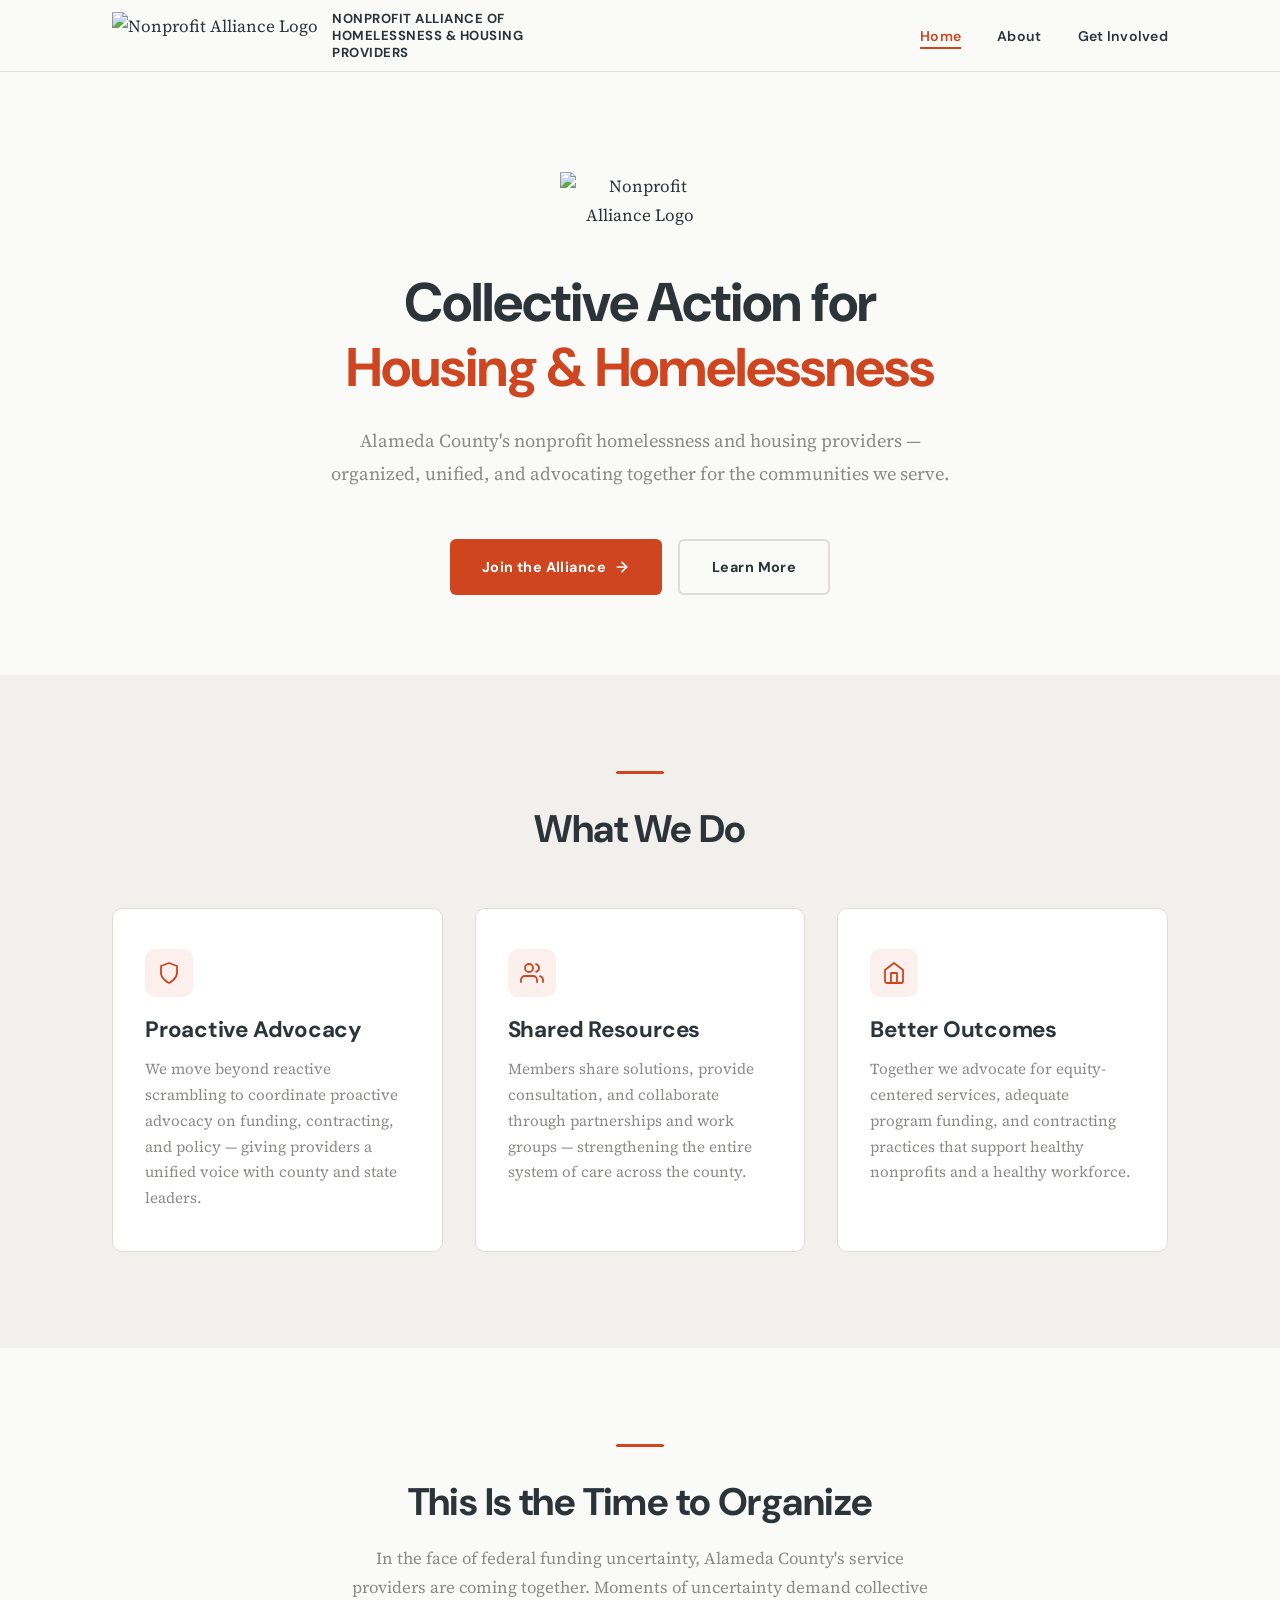
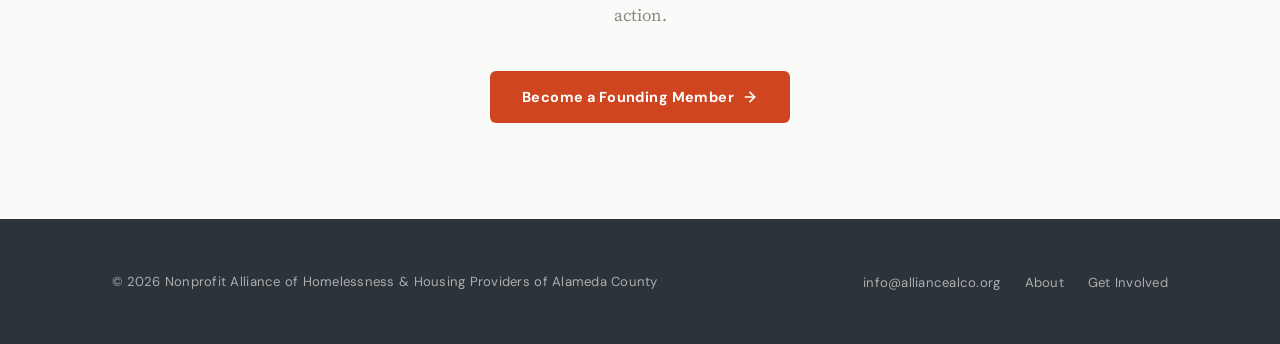
==== index.html @ 9b770913 "Initial commit" ====
<!DOCTYPE html>
<html lang="en">
<head>
  <meta charset="UTF-8">
  <meta name="viewport" content="width=device-width, initial-scale=1.0">
  <title>Nonprofit Alliance of Homelessness &amp; Housing Providers of Alameda County</title>
  <meta name="description" content="A collective of homeless service and affordable housing providers in Alameda County, advocating for better funding, fair contracting, and an end to homelessness.">
  <link rel="preconnect" href="https://fonts.googleapis.com">
  <link rel="preconnect" href="https://fonts.gstatic.com" crossorigin>
  <link href="https://fonts.googleapis.com/css2?family=DM+Sans:ital,opsz,wght@0,9..40,400;0,9..40,600;0,9..40,700;1,9..40,400&family=Source+Serif+4:opsz,wght@8..60,400;8..60,600&display=swap" rel="stylesheet">
  <link rel="stylesheet" href="styles.css">
</head>
<body>

  <!-- ========== HEADER ========== -->
  <header class="site-header">
    <div class="header-inner">
      <a href="index.html" class="header-logo">
        <img src="assets/logo-transparent.png" alt="Nonprofit Alliance Logo">
        <span>Nonprofit Alliance of Homelessness &amp; Housing Providers</span>
      </a>
      <button class="hamburger" aria-label="Toggle menu" aria-expanded="false">
        <svg viewBox="0 0 24 24" fill="none" stroke="currentColor" stroke-width="2">
          <line x1="3" y1="6" x2="21" y2="6"/>
          <line x1="3" y1="12" x2="21" y2="12"/>
          <line x1="3" y1="18" x2="21" y2="18"/>
        </svg>
      </button>
      <nav>
        <ul class="nav-links">
          <li><a href="index.html">Home</a></li>
          <li><a href="about.html">About</a></li>
          <li><a href="get-involved.html">Get Involved</a></li>
        </ul>
      </nav>
    </div>
  </header>

  <!-- ========== HERO ========== -->
  <section class="hero">
    <div class="container">
      <img src="assets/logo-white-bg.jpg" alt="Nonprofit Alliance Logo" class="hero__logo fade-in">
      <h1 class="fade-in">Collective Action for<br><span class="accent">Housing &amp; Homelessness</span></h1>
      <p class="hero__subtitle fade-in">
        Alameda County's nonprofit homelessness and housing providers — organized, unified, and advocating together for the communities we serve.
      </p>
      <div class="btn-group fade-in">
        <a href="https://docs.google.com/forms/d/e/1FAIpQLSe69scnPIRaoThyMR6WDxv0zRVeHmMl56t-_Q5QWDwLuuTLCQ/viewform?usp=header" class="btn btn--primary" target="_blank" rel="noopener">
          Join the Alliance
          <svg width="16" height="16" viewBox="0 0 24 24" fill="none" stroke="currentColor" stroke-width="2.5" stroke-linecap="round" stroke-linejoin="round"><line x1="5" y1="12" x2="19" y2="12"/><polyline points="12 5 19 12 12 19"/></svg>
        </a>
        <a href="about.html" class="btn btn--outline">Learn More</a>
      </div>
    </div>
  </section>

  <!-- ========== PILLARS ========== -->
  <section class="section section--light">
    <div class="container">
      <div style="text-align:center;">
        <hr class="section-divider">
        <h2 class="fade-in">What We Do</h2>
      </div>
      <div class="pillars">
        <div class="pillar-card fade-in">
          <div class="pillar-card__icon">
            <svg viewBox="0 0 24 24"><path d="M12 22s8-4 8-10V5l-8-3-8 3v7c0 6 8 10 8 10z"/></svg>
          </div>
          <h3>Proactive Advocacy</h3>
          <p>We move beyond reactive scrambling to coordinate proactive advocacy on funding, contracting, and policy — giving providers a unified voice with county and state leaders.</p>
        </div>
        <div class="pillar-card fade-in">
          <div class="pillar-card__icon">
            <svg viewBox="0 0 24 24"><path d="M17 21v-2a4 4 0 0 0-4-4H5a4 4 0 0 0-4 4v2"/><circle cx="9" cy="7" r="4"/><path d="M23 21v-2a4 4 0 0 0-3-3.87"/><path d="M16 3.13a4 4 0 0 1 0 7.75"/></svg>
          </div>
          <h3>Shared Resources</h3>
          <p>Members share solutions, provide consultation, and collaborate through partnerships and work groups — strengthening the entire system of care across the county.</p>
        </div>
        <div class="pillar-card fade-in">
          <div class="pillar-card__icon">
            <svg viewBox="0 0 24 24"><path d="M3 9l9-7 9 7v11a2 2 0 0 1-2 2H5a2 2 0 0 1-2-2z"/><polyline points="9 22 9 12 15 12 15 22"/></svg>
          </div>
          <h3>Better Outcomes</h3>
          <p>Together we advocate for equity-centered services, adequate program funding, and contracting practices that support healthy nonprofits and a healthy workforce.</p>
        </div>
      </div>
    </div>
  </section>

  <!-- ========== URGENCY / CTA ========== -->
  <section class="section">
    <div class="container" style="text-align:center;">
      <hr class="section-divider fade-in">
      <h2 class="fade-in">This Is the Time to Organize</h2>
      <p class="fade-in" style="margin:20px auto 40px; color:var(--color-mid-gray); font-size:1.05rem; max-width:600px;">
        In the face of federal funding uncertainty, Alameda County's service providers are coming together. Moments of uncertainty demand collective action.
      </p>
      <a href="https://docs.google.com/forms/d/e/1FAIpQLSe69scnPIRaoThyMR6WDxv0zRVeHmMl56t-_Q5QWDwLuuTLCQ/viewform?usp=header" class="btn btn--primary fade-in" target="_blank" rel="noopener">
        Become a Founding Member
        <svg width="16" height="16" viewBox="0 0 24 24" fill="none" stroke="currentColor" stroke-width="2.5" stroke-linecap="round" stroke-linejoin="round"><line x1="5" y1="12" x2="19" y2="12"/><polyline points="12 5 19 12 12 19"/></svg>
      </a>
    </div>
  </section>

  <!-- ========== FOOTER ========== -->
  <footer class="site-footer">
    <div class="footer-inner">
      <p>&copy; 2026 Nonprofit Alliance of Homelessness &amp; Housing Providers of Alameda County</p>
      <ul class="footer-links">
        <li><a href="mailto:info@alliancealco.org">info@alliancealco.org</a></li>
        <li><a href="about.html">About</a></li>
        <li><a href="get-involved.html">Get Involved</a></li>
      </ul>
    </div>
  </footer>

  <script src="main.js"></script>
</body>
</html>
---- styles.css ----
/* ============================================
   Nonprofit Alliance of Homelessness & Housing
   Providers of Alameda County — Website Styles
   ============================================ */

/* --- CSS Custom Properties --- */
:root {
  --color-charcoal: #2D3439;
  --color-red: #CF4520;
  --color-red-dark: #B53A1A;
  --color-red-light: rgba(207, 69, 32, 0.08);
  --color-warm-white: #FAFAF8;
  --color-light-gray: #F2F0ED;
  --color-mid-gray: #8A8A87;
  --color-border: #E0DDD8;
  --color-white: #FFFFFF;

  --font-display: 'DM Sans', 'Helvetica Neue', Arial, sans-serif;
  --font-body: 'Source Serif 4', 'Georgia', serif;

  --max-width: 1120px;
  --header-height: 72px;

  --ease-out: cubic-bezier(0.22, 1, 0.36, 1);
}

/* --- Reset & Base --- */
*,
*::before,
*::after {
  margin: 0;
  padding: 0;
  box-sizing: border-box;
}

html {
  scroll-behavior: smooth;
  -webkit-font-smoothing: antialiased;
  -moz-osx-font-smoothing: grayscale;
}

body {
  font-family: var(--font-body);
  color: var(--color-charcoal);
  background-color: var(--color-warm-white);
  line-height: 1.7;
  font-size: 17px;
}

img {
  max-width: 100%;
  display: block;
}

a {
  color: var(--color-red);
  text-decoration: none;
  transition: color 0.2s ease;
}

a:hover {
  color: var(--color-red-dark);
}

/* --- Typography --- */
h1, h2, h3, h4, h5, h6 {
  font-family: var(--font-display);
  font-weight: 700;
  line-height: 1.2;
  color: var(--color-charcoal);
}

h1 {
  font-size: clamp(2.2rem, 5vw, 3.4rem);
  letter-spacing: -0.02em;
}

h2 {
  font-size: clamp(1.6rem, 3.5vw, 2.4rem);
  letter-spacing: -0.015em;
}

h3 {
  font-size: clamp(1.15rem, 2vw, 1.4rem);
  letter-spacing: -0.01em;
}

p {
  max-width: 680px;
}

/* --- Layout Utilities --- */
.container {
  max-width: var(--max-width);
  margin: 0 auto;
  padding: 0 32px;
}

.section {
  padding: 96px 0;
}

.section--light {
  background: var(--color-light-gray);
}

/* --- Fade-in Animation --- */
.fade-in {
  opacity: 0;
  transform: translateY(24px);
  transition: opacity 0.7s var(--ease-out), transform 0.7s var(--ease-out);
}

.fade-in.visible {
  opacity: 1;
  transform: translateY(0);
}

/* --- Header / Navigation --- */
.site-header {
  position: sticky;
  top: 0;
  z-index: 100;
  background: var(--color-warm-white);
  border-bottom: 1px solid var(--color-border);
  height: var(--header-height);
  display: flex;
  align-items: center;
  backdrop-filter: blur(12px);
  -webkit-backdrop-filter: blur(12px);
  background: rgba(250, 250, 248, 0.92);
}

.header-inner {
  max-width: var(--max-width);
  margin: 0 auto;
  padding: 0 32px;
  width: 100%;
  display: flex;
  align-items: center;
  justify-content: space-between;
}

.header-logo {
  display: flex;
  align-items: center;
  gap: 14px;
  text-decoration: none;
  color: var(--color-charcoal);
}

.header-logo img {
  height: 48px;
  width: auto;
}

.header-logo span {
  font-family: var(--font-display);
  font-size: 0.82rem;
  font-weight: 700;
  letter-spacing: 0.04em;
  text-transform: uppercase;
  line-height: 1.3;
  max-width: 220px;
  color: var(--color-charcoal);
}

.nav-links {
  display: flex;
  align-items: center;
  gap: 36px;
  list-style: none;
}

.nav-links a {
  font-family: var(--font-display);
  font-size: 0.88rem;
  font-weight: 600;
  color: var(--color-charcoal);
  text-decoration: none;
  letter-spacing: 0.02em;
  position: relative;
  padding-bottom: 2px;
}

.nav-links a::after {
  content: '';
  position: absolute;
  bottom: -2px;
  left: 0;
  width: 0;
  height: 2px;
  background: var(--color-red);
  transition: width 0.3s var(--ease-out);
}

.nav-links a:hover::after,
.nav-links a.active::after {
  width: 100%;
}

.nav-links a.active {
  color: var(--color-red);
}

/* Mobile hamburger */
.hamburger {
  display: none;
  background: none;
  border: none;
  cursor: pointer;
  padding: 4px;
}

.hamburger svg {
  width: 28px;
  height: 28px;
  stroke: var(--color-charcoal);
}

/* --- Hero Section --- */
.hero {
  padding: 100px 0 80px;
  text-align: center;
}

.hero__logo {
  width: 160px;
  height: auto;
  margin: 0 auto 40px;
}

.hero h1 {
  margin-bottom: 24px;
}

.hero h1 .accent {
  color: var(--color-red);
}

.hero__subtitle {
  font-size: 1.15rem;
  color: var(--color-mid-gray);
  max-width: 620px;
  margin: 0 auto 48px;
  line-height: 1.8;
}

/* --- Buttons --- */
.btn {
  display: inline-flex;
  align-items: center;
  gap: 8px;
  font-family: var(--font-display);
  font-size: 0.9rem;
  font-weight: 700;
  letter-spacing: 0.03em;
  padding: 14px 32px;
  border-radius: 6px;
  border: none;
  cursor: pointer;
  transition: all 0.25s var(--ease-out);
  text-decoration: none;
}

.btn--primary {
  background: var(--color-red);
  color: var(--color-white);
}

.btn--primary:hover {
  background: var(--color-red-dark);
  color: var(--color-white);
  transform: translateY(-2px);
  box-shadow: 0 6px 24px rgba(207, 69, 32, 0.25);
}

.btn--outline {
  background: transparent;
  color: var(--color-charcoal);
  border: 2px solid var(--color-border);
}

.btn--outline:hover {
  border-color: var(--color-charcoal);
  color: var(--color-charcoal);
  transform: translateY(-2px);
}

.btn-group {
  display: flex;
  gap: 16px;
  justify-content: center;
  flex-wrap: wrap;
}

/* --- Pillars / Feature Cards --- */
.pillars {
  display: grid;
  grid-template-columns: repeat(3, 1fr);
  gap: 32px;
  margin-top: 56px;
}

.pillar-card {
  background: var(--color-white);
  border: 1px solid var(--color-border);
  border-radius: 10px;
  padding: 40px 32px;
  transition: transform 0.3s var(--ease-out), box-shadow 0.3s var(--ease-out);
}

.pillar-card:hover {
  transform: translateY(-4px);
  box-shadow: 0 12px 40px rgba(0, 0, 0, 0.06);
}

.pillar-card__icon {
  width: 48px;
  height: 48px;
  background: var(--color-red-light);
  border-radius: 10px;
  display: flex;
  align-items: center;
  justify-content: center;
  margin-bottom: 20px;
}

.pillar-card__icon svg {
  width: 24px;
  height: 24px;
  stroke: var(--color-red);
  fill: none;
  stroke-width: 1.8;
  stroke-linecap: round;
  stroke-linejoin: round;
}

.pillar-card h3 {
  margin-bottom: 12px;
}

.pillar-card p {
  color: var(--color-mid-gray);
  font-size: 0.95rem;
  line-height: 1.7;
}

/* --- Purpose Statement Section --- */
.purpose-section {
  padding: 96px 0;
}

.purpose-section__inner {
  max-width: 760px;
  margin: 0 auto;
}

.purpose-section h2 {
  margin-bottom: 32px;
  text-align: center;
}

.purpose-section blockquote {
  font-size: 1.08rem;
  line-height: 1.85;
  color: var(--color-charcoal);
  border-left: 3px solid var(--color-red);
  padding-left: 28px;
  margin: 32px 0;
  max-width: 100%;
}

.purpose-goals {
  list-style: none;
  margin-top: 36px;
  display: flex;
  flex-direction: column;
  gap: 20px;
}

.purpose-goals li {
  padding-left: 28px;
  position: relative;
  line-height: 1.75;
}

.purpose-goals li::before {
  content: '';
  position: absolute;
  left: 0;
  top: 10px;
  width: 10px;
  height: 10px;
  border-radius: 50%;
  background: var(--color-red);
  opacity: 0.7;
}

/* --- Founding Members --- */
.members-section {
  padding: 96px 0;
}

.members-section h2 {
  text-align: center;
  margin-bottom: 12px;
}

.members-section__subtitle {
  text-align: center;
  color: var(--color-mid-gray);
  margin: 0 auto 56px;
  font-size: 1.05rem;
}

.members-grid {
  display: grid;
  grid-template-columns: repeat(auto-fill, minmax(220px, 1fr));
  gap: 20px;
}

.member-card {
  background: var(--color-white);
  border: 1px solid var(--color-border);
  border-radius: 8px;
  padding: 28px 24px;
  display: flex;
  flex-direction: column;
  align-items: center;
  justify-content: center;
  text-align: center;
  min-height: 120px;
  transition: transform 0.3s var(--ease-out), box-shadow 0.3s var(--ease-out);
}

.member-card:hover {
  transform: translateY(-3px);
  box-shadow: 0 8px 28px rgba(0, 0, 0, 0.05);
}

.member-card__logo {
  width: 80px;
  height: 80px;
  border-radius: 50%;
  background: var(--color-light-gray);
  display: flex;
  align-items: center;
  justify-content: center;
  margin-bottom: 16px;
  overflow: hidden;
  flex-shrink: 0;
}

.member-card__logo img {
  width: 100%;
  height: 100%;
  object-fit: cover;
}

.member-card__logo--placeholder {
  font-family: var(--font-display);
  font-size: 1.2rem;
  font-weight: 700;
  color: var(--color-red);
}

.member-card h4 {
  font-size: 0.92rem;
  font-weight: 600;
  line-height: 1.4;
}

/* --- Dues Table --- */
.dues-table-wrapper {
  overflow-x: auto;
  margin-top: 40px;
}

.dues-table {
  width: 100%;
  border-collapse: collapse;
  font-size: 0.95rem;
}

.dues-table thead th {
  font-family: var(--font-display);
  font-weight: 700;
  text-align: left;
  padding: 16px 20px;
  background: var(--color-charcoal);
  color: var(--color-white);
  font-size: 0.85rem;
  letter-spacing: 0.03em;
  text-transform: uppercase;
}

.dues-table thead th:first-child {
  border-radius: 8px 0 0 0;
}

.dues-table thead th:last-child {
  border-radius: 0 8px 0 0;
}

.dues-table tbody td {
  padding: 16px 20px;
  border-bottom: 1px solid var(--color-border);
}

.dues-table tbody tr:nth-child(even) {
  background: var(--color-light-gray);
}

.dues-table tbody tr:hover {
  background: var(--color-red-light);
}

/* --- Contact / Get Involved --- */
.contact-section {
  padding: 96px 0;
  text-align: center;
}

.contact-section h2 {
  margin-bottom: 20px;
}

.contact-section p {
  margin: 0 auto 40px;
  color: var(--color-mid-gray);
  font-size: 1.05rem;
}

.contact-cards {
  display: grid;
  grid-template-columns: repeat(auto-fit, minmax(280px, 1fr));
  gap: 28px;
  margin-top: 48px;
  text-align: left;
}

.contact-card {
  background: var(--color-white);
  border: 1px solid var(--color-border);
  border-radius: 10px;
  padding: 40px 32px;
}

.contact-card h3 {
  margin-bottom: 12px;
}

.contact-card p {
  color: var(--color-mid-gray);
  font-size: 0.95rem;
  margin-bottom: 24px;
}

/* --- Footer --- */
.site-footer {
  background: var(--color-charcoal);
  color: rgba(255, 255, 255, 0.6);
  padding: 48px 0;
}

.footer-inner {
  max-width: var(--max-width);
  margin: 0 auto;
  padding: 0 32px;
  display: flex;
  justify-content: space-between;
  align-items: center;
  flex-wrap: wrap;
  gap: 20px;
}

.footer-inner p {
  font-family: var(--font-display);
  font-size: 0.82rem;
  letter-spacing: 0.02em;
}

.footer-links {
  display: flex;
  gap: 24px;
  list-style: none;
}

.footer-links a {
  font-family: var(--font-display);
  font-size: 0.82rem;
  color: rgba(255, 255, 255, 0.6);
  letter-spacing: 0.02em;
}

.footer-links a:hover {
  color: var(--color-white);
}

/* --- Divider --- */
.section-divider {
  width: 48px;
  height: 3px;
  background: var(--color-red);
  border: none;
  margin: 0 auto 32px;
  border-radius: 2px;
}

/* --- Responsive --- */
@media (max-width: 900px) {
  .pillars {
    grid-template-columns: 1fr;
    gap: 20px;
  }

  .members-grid {
    grid-template-columns: repeat(auto-fill, minmax(180px, 1fr));
  }
}

@media (max-width: 768px) {
  .hamburger {
    display: block;
  }

  .nav-links {
    display: none;
    position: absolute;
    top: var(--header-height);
    left: 0;
    right: 0;
    background: var(--color-warm-white);
    border-bottom: 1px solid var(--color-border);
    flex-direction: column;
    padding: 24px 32px;
    gap: 20px;
  }

  .nav-links.open {
    display: flex;
  }

  .hero {
    padding: 64px 0 56px;
  }

  .hero__logo {
    width: 120px;
  }

  .section {
    padding: 64px 0;
  }

  .header-logo span {
    font-size: 0.72rem;
    max-width: 160px;
  }

  .footer-inner {
    flex-direction: column;
    text-align: center;
  }
}
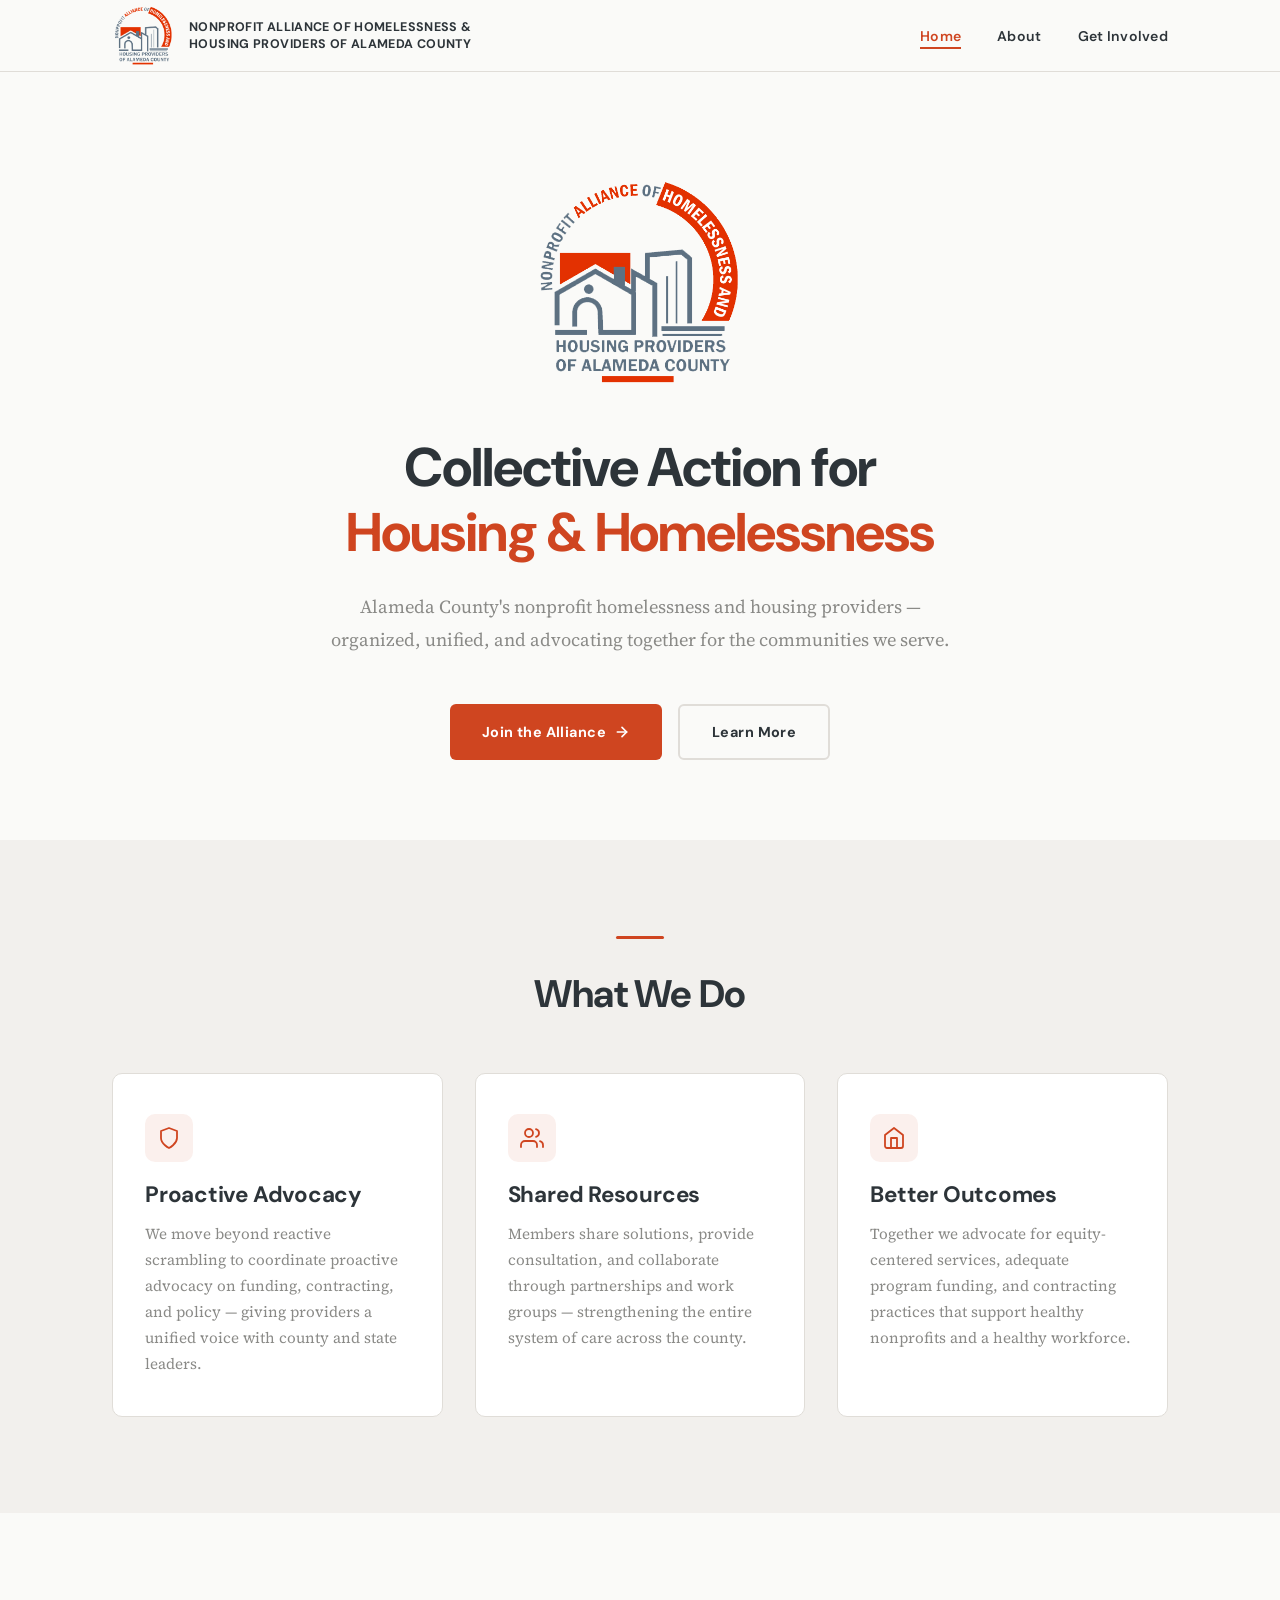
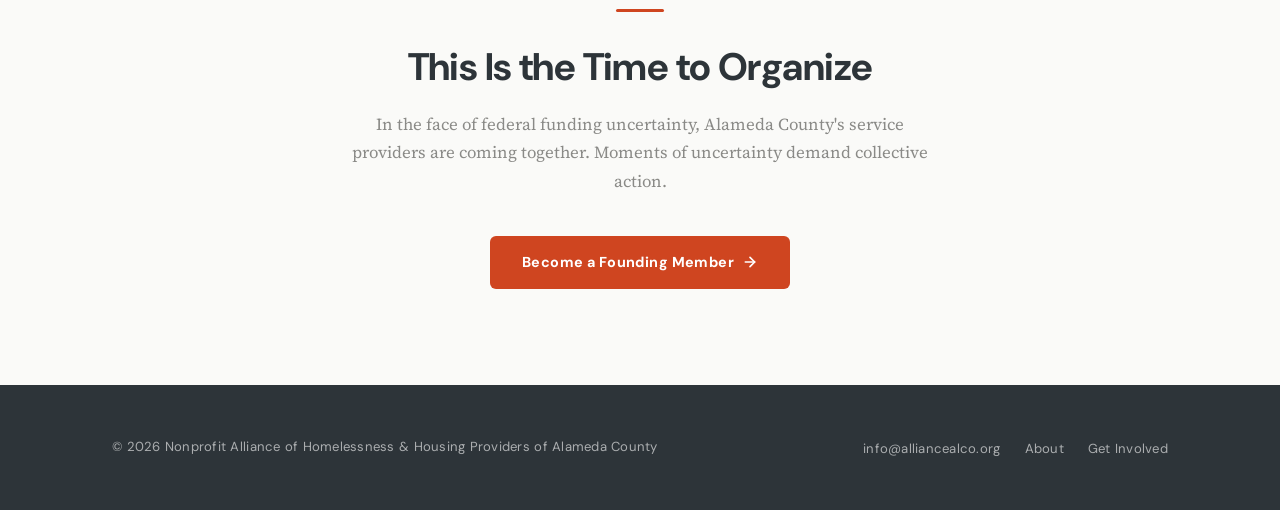
==== commit 1765e2c0: "Add logo assets and update branding across site - Add nonprofit alliance logo (transparent PNG and w" ====
--- a/index.html
+++ b/index.html
@@ -17,7 +17,7 @@
     <div class="header-inner">
       <a href="index.html" class="header-logo">
         <img src="assets/logo-transparent.png" alt="Nonprofit Alliance Logo">
-        <span>Nonprofit Alliance of Homelessness &amp; Housing Providers</span>
+        <span>Nonprofit Alliance of Homelessness &amp;<br>Housing Providers of Alameda County</span>
       </a>
       <button class="hamburger" aria-label="Toggle menu" aria-expanded="false">
         <svg viewBox="0 0 24 24" fill="none" stroke="currentColor" stroke-width="2">
@@ -39,7 +39,7 @@
   <!-- ========== HERO ========== -->
   <section class="hero">
     <div class="container">
-      <img src="assets/logo-white-bg.jpg" alt="Nonprofit Alliance Logo" class="hero__logo fade-in">
+      <img src="assets/logo-transparent.png" alt="Nonprofit Alliance Logo" class="hero__logo fade-in">
       <h1 class="fade-in">Collective Action for<br><span class="accent">Housing &amp; Homelessness</span></h1>
       <p class="hero__subtitle fade-in">
         Alameda County's nonprofit homelessness and housing providers — organized, unified, and advocating together for the communities we serve.
--- a/styles.css
+++ b/styles.css
@@ -150,18 +150,18 @@
 }
 
 .header-logo img {
-  height: 48px;
+  height: 64px;
   width: auto;
 }
 
 .header-logo span {
   font-family: var(--font-display);
-  font-size: 0.82rem;
+  font-size: 0.78rem;
   font-weight: 700;
-  letter-spacing: 0.04em;
+  letter-spacing: 0.03em;
   text-transform: uppercase;
   line-height: 1.3;
-  max-width: 220px;
+  max-width: 360px;
   color: var(--color-charcoal);
 }
 
@@ -225,7 +225,7 @@
 }
 
 .hero__logo {
-  width: 160px;
+  width: 220px;
   height: auto;
   margin: 0 auto 40px;
 }
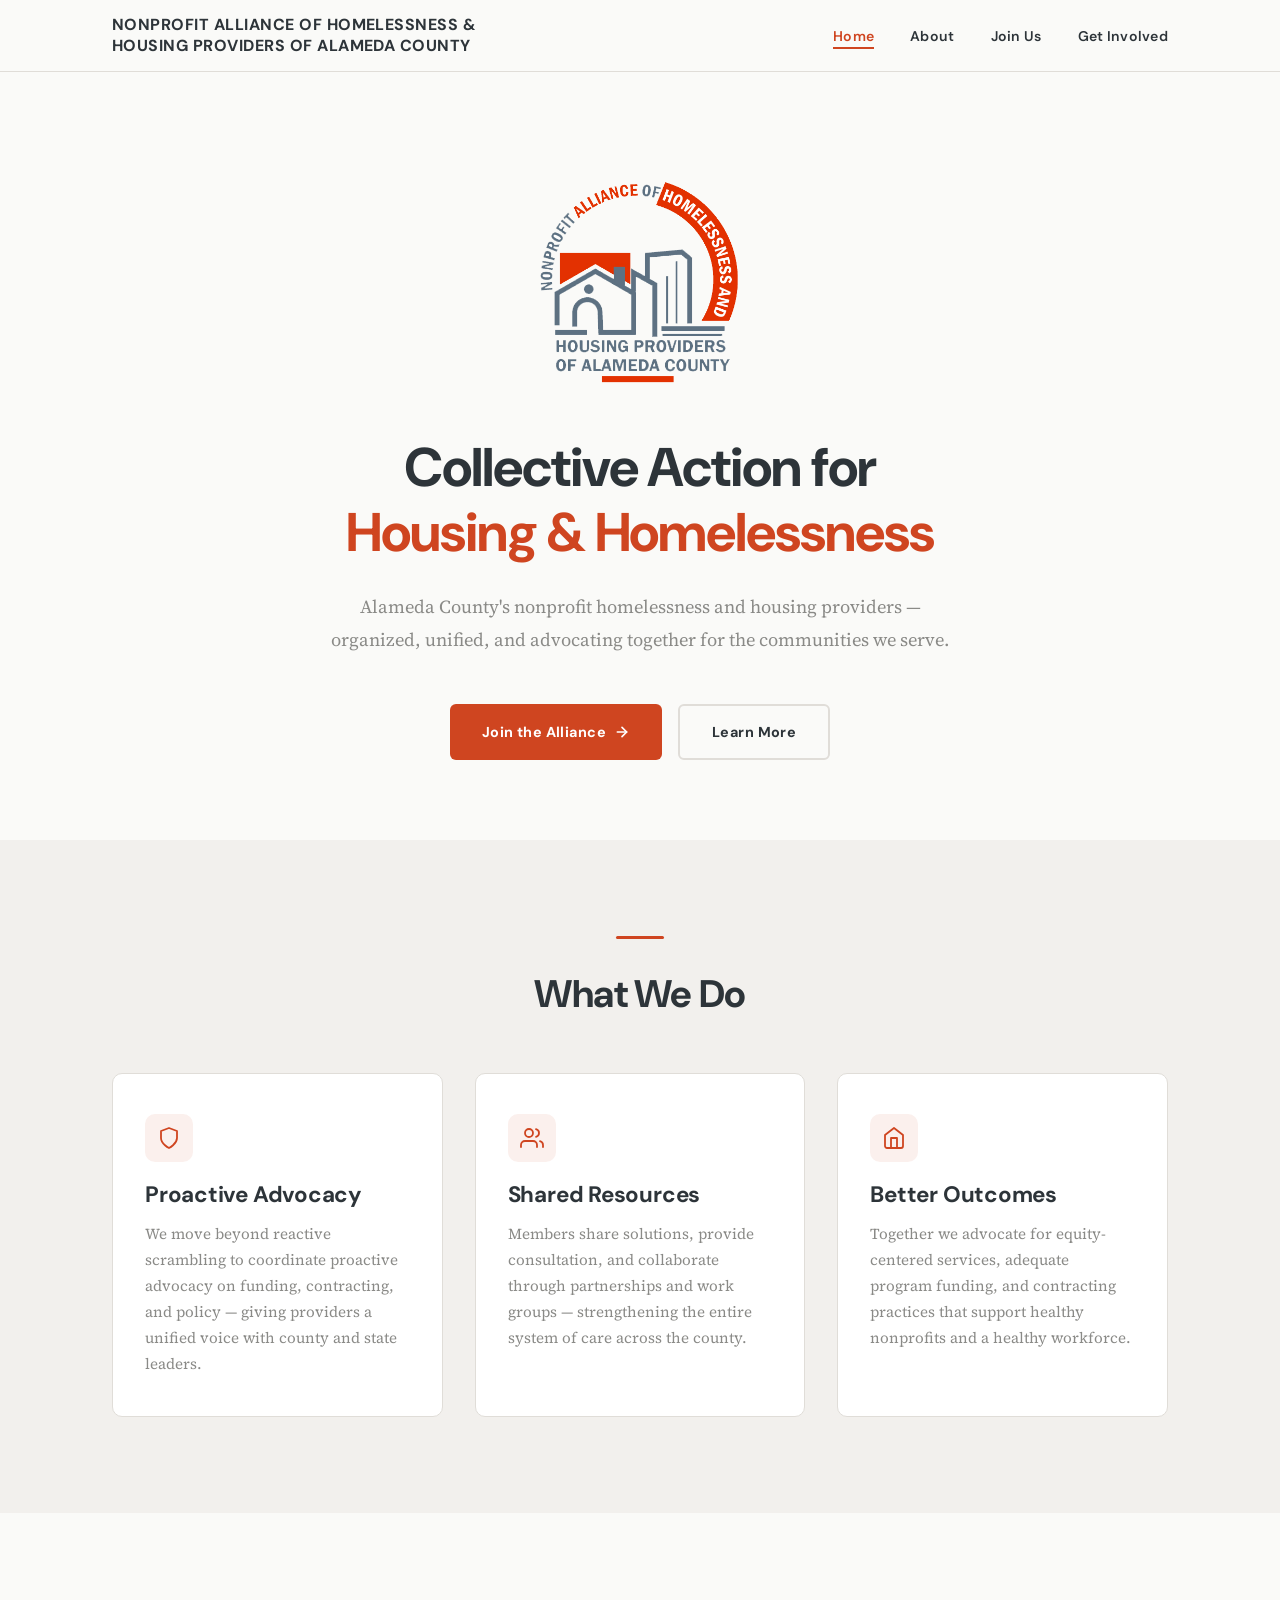
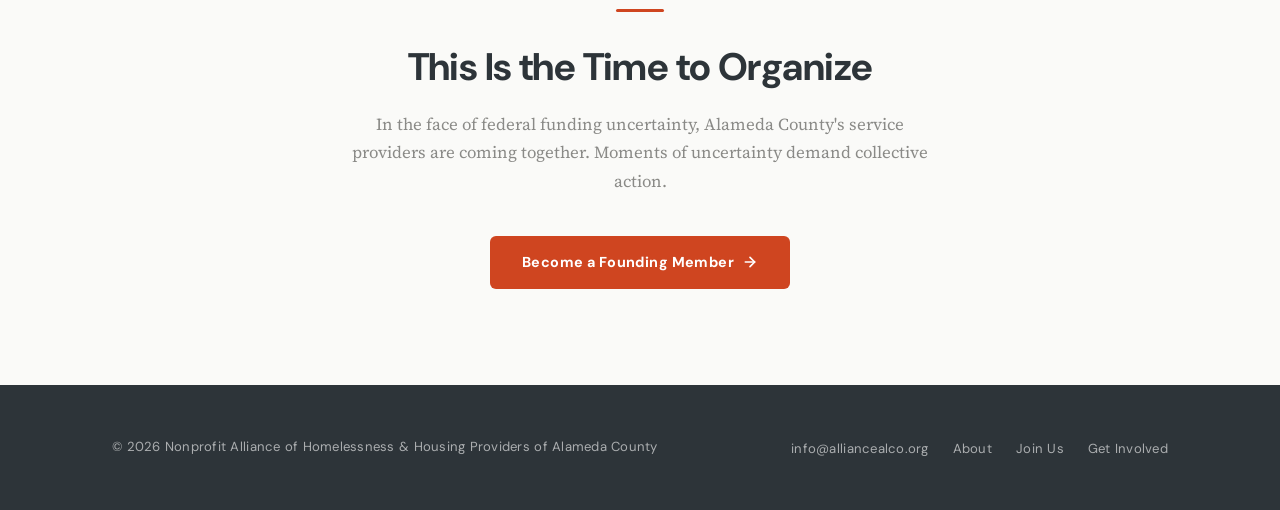
==== commit 39bc1775: "Split About page into About and Join Us, refactor header into shared component - Extract header into" ====
--- a/index.html
+++ b/index.html
@@ -13,28 +13,7 @@
 <body>
 
   <!-- ========== HEADER ========== -->
-  <header class="site-header">
-    <div class="header-inner">
-      <a href="index.html" class="header-logo">
-        <img src="assets/logo-transparent.png" alt="Nonprofit Alliance Logo">
-        <span>Nonprofit Alliance of Homelessness &amp;<br>Housing Providers of Alameda County</span>
-      </a>
-      <button class="hamburger" aria-label="Toggle menu" aria-expanded="false">
-        <svg viewBox="0 0 24 24" fill="none" stroke="currentColor" stroke-width="2">
-          <line x1="3" y1="6" x2="21" y2="6"/>
-          <line x1="3" y1="12" x2="21" y2="12"/>
-          <line x1="3" y1="18" x2="21" y2="18"/>
-        </svg>
-      </button>
-      <nav>
-        <ul class="nav-links">
-          <li><a href="index.html">Home</a></li>
-          <li><a href="about.html">About</a></li>
-          <li><a href="get-involved.html">Get Involved</a></li>
-        </ul>
-      </nav>
-    </div>
-  </header>
+  <div id="site-header"></div>
 
   <!-- ========== HERO ========== -->
   <section class="hero">
@@ -109,6 +88,7 @@
       <ul class="footer-links">
         <li><a href="mailto:info@alliancealco.org">info@alliancealco.org</a></li>
         <li><a href="about.html">About</a></li>
+        <li><a href="join.html">Join Us</a></li>
         <li><a href="get-involved.html">Get Involved</a></li>
       </ul>
     </div>
--- a/styles.css
+++ b/styles.css
@@ -107,8 +107,8 @@
 /* --- Fade-in Animation --- */
 .fade-in {
   opacity: 0;
-  transform: translateY(24px);
-  transition: opacity 0.7s var(--ease-out), transform 0.7s var(--ease-out);
+  transform: translateY(16px);
+  transition: opacity 0.4s var(--ease-out), transform 0.4s var(--ease-out);
 }
 
 .fade-in.visible {
@@ -156,12 +156,12 @@
 
 .header-logo span {
   font-family: var(--font-display);
-  font-size: 0.78rem;
+  font-size: 1rem;
   font-weight: 700;
   letter-spacing: 0.03em;
   text-transform: uppercase;
   line-height: 1.3;
-  max-width: 360px;
+  max-width: 560px;
   color: var(--color-charcoal);
 }
 
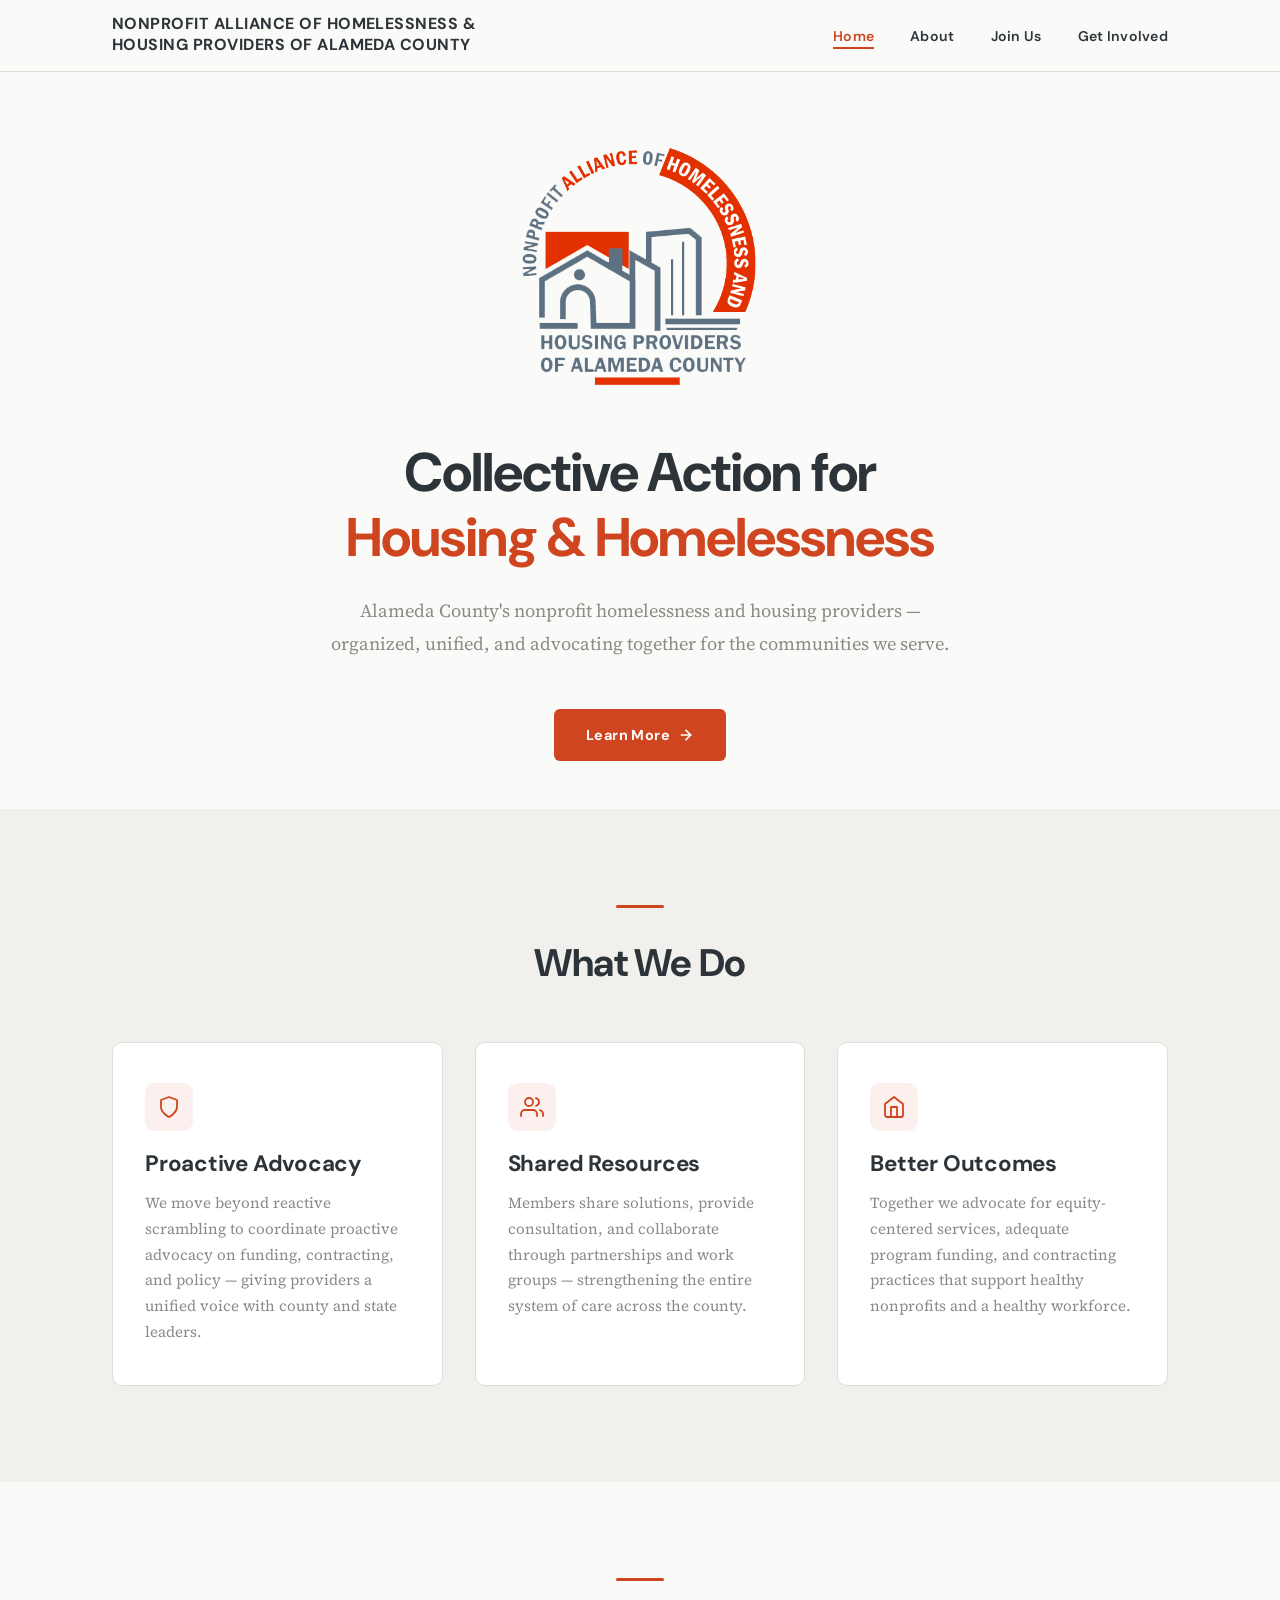
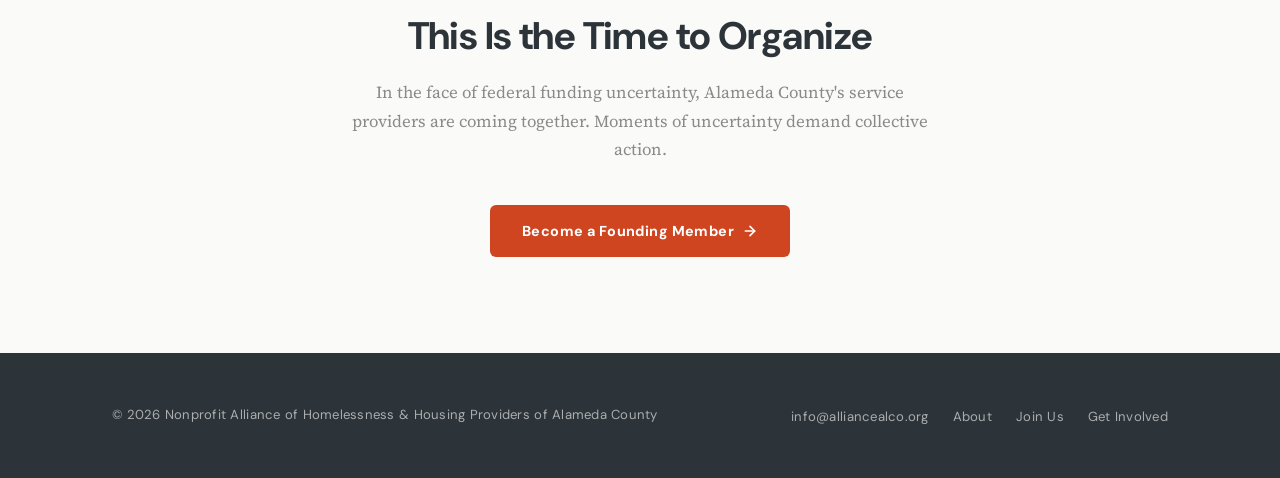
==== commit fac072d6: "Hero and scroll animation polish - Tune hero padding to 64px top / 48px bottom, logo at 260px - Repl" ====
--- a/index.html
+++ b/index.html
@@ -24,11 +24,10 @@
         Alameda County's nonprofit homelessness and housing providers — organized, unified, and advocating together for the communities we serve.
       </p>
       <div class="btn-group fade-in">
-        <a href="https://docs.google.com/forms/d/e/1FAIpQLSe69scnPIRaoThyMR6WDxv0zRVeHmMl56t-_Q5QWDwLuuTLCQ/viewform?usp=header" class="btn btn--primary" target="_blank" rel="noopener">
-          Join the Alliance
+        <a href="about.html" class="btn btn--primary">
+          Learn More
           <svg width="16" height="16" viewBox="0 0 24 24" fill="none" stroke="currentColor" stroke-width="2.5" stroke-linecap="round" stroke-linejoin="round"><line x1="5" y1="12" x2="19" y2="12"/><polyline points="12 5 19 12 12 19"/></svg>
         </a>
-        <a href="about.html" class="btn btn--outline">Learn More</a>
       </div>
     </div>
   </section>
@@ -82,18 +81,9 @@
   </section>
 
   <!-- ========== FOOTER ========== -->
-  <footer class="site-footer">
-    <div class="footer-inner">
-      <p>&copy; 2026 Nonprofit Alliance of Homelessness &amp; Housing Providers of Alameda County</p>
-      <ul class="footer-links">
-        <li><a href="mailto:info@alliancealco.org">info@alliancealco.org</a></li>
-        <li><a href="about.html">About</a></li>
-        <li><a href="join.html">Join Us</a></li>
-        <li><a href="get-involved.html">Get Involved</a></li>
-      </ul>
-    </div>
-  </footer>
+  <div id="site-footer"></div>
 
+  <script src="components.js"></script>
   <script src="main.js"></script>
 </body>
 </html>
--- a/styles.css
+++ b/styles.css
@@ -89,6 +89,11 @@
   max-width: 680px;
 }
 
+.purpose-section__inner p,
+.content-block p {
+  max-width: 100%;
+}
+
 /* --- Layout Utilities --- */
 .container {
   max-width: var(--max-width);
@@ -107,8 +112,8 @@
 /* --- Fade-in Animation --- */
 .fade-in {
   opacity: 0;
-  transform: translateY(16px);
-  transition: opacity 0.4s var(--ease-out), transform 0.4s var(--ease-out);
+  transform: translateY(8px);
+  transition: opacity 0.2s var(--ease-out), transform 0.2s var(--ease-out);
 }
 
 .fade-in.visible {
@@ -163,6 +168,12 @@
   line-height: 1.3;
   max-width: 560px;
   color: var(--color-charcoal);
+  border-bottom: 2px solid transparent;
+  transition: border-color 0.2s ease;
+}
+
+.header-logo:hover span {
+  border-bottom-color: var(--color-red);
 }
 
 .nav-links {
@@ -220,12 +231,12 @@
 
 /* --- Hero Section --- */
 .hero {
-  padding: 100px 0 80px;
+  padding: 64px 0 48px;
   text-align: center;
 }
 
 .hero__logo {
-  width: 220px;
+  width: 260px;
   height: auto;
   margin: 0 auto 40px;
 }
@@ -348,7 +359,7 @@
 
 /* --- Purpose Statement Section --- */
 .purpose-section {
-  padding: 96px 0;
+  padding: 96px 0 48px;
 }
 
 .purpose-section__inner {
@@ -399,7 +410,7 @@
 
 /* --- Founding Members --- */
 .members-section {
-  padding: 96px 0;
+  padding: 48px 0 96px;
 }
 
 .members-section h2 {
@@ -416,7 +427,7 @@
 
 .members-grid {
   display: grid;
-  grid-template-columns: repeat(auto-fill, minmax(220px, 1fr));
+  grid-template-columns: repeat(3, 1fr);
   gap: 20px;
 }
 
@@ -432,6 +443,8 @@
   text-align: center;
   min-height: 120px;
   transition: transform 0.3s var(--ease-out), box-shadow 0.3s var(--ease-out);
+  text-decoration: none;
+  color: var(--color-charcoal);
 }
 
 .member-card:hover {
@@ -440,22 +453,19 @@
 }
 
 .member-card__logo {
-  width: 80px;
+  width: 100%;
   height: 80px;
-  border-radius: 50%;
-  background: var(--color-light-gray);
   display: flex;
   align-items: center;
   justify-content: center;
   margin-bottom: 16px;
-  overflow: hidden;
   flex-shrink: 0;
 }
 
 .member-card__logo img {
   width: 100%;
   height: 100%;
-  object-fit: cover;
+  object-fit: contain;
 }
 
 .member-card__logo--placeholder {
@@ -616,7 +626,7 @@
   }
 
   .members-grid {
-    grid-template-columns: repeat(auto-fill, minmax(180px, 1fr));
+    grid-template-columns: repeat(3, 1fr);
   }
 }
 
